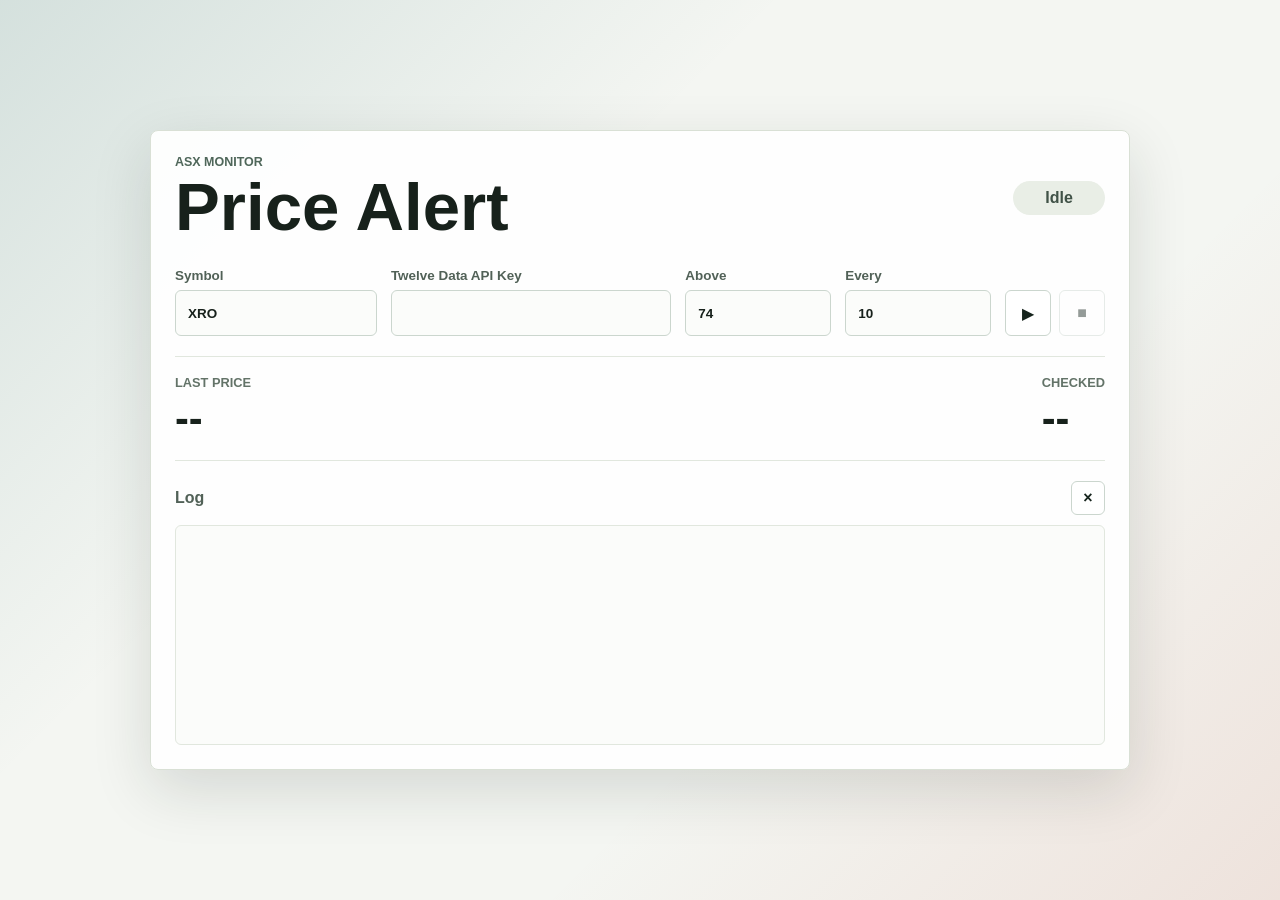
==== index.html @ 2e185966 "Add files via upload" ====
<!doctype html>
<html lang="en">
<head>
  <meta charset="utf-8">
  <meta name="viewport" content="width=device-width, initial-scale=1">
  <title>ASX Price Monitor</title>
  <link rel="stylesheet" href="styles.css">
</head>
<body>
  <main class="app-shell">
    <section class="monitor-panel" aria-labelledby="app-title">
      <div class="panel-header">
        <div>
          <p class="eyebrow">ASX Monitor</p>
          <h1 id="app-title">Price Alert</h1>
        </div>
        <div class="status-pill" id="status-pill">Idle</div>
      </div>

      <form id="settings-form" class="settings-grid">
        <label>
          <span>Symbol</span>
          <input id="symbol-input" name="symbol" value="XRO" autocomplete="off" spellcheck="false">
        </label>

        <label>
          <span>Twelve Data API Key</span>
          <input id="api-key-input" name="apiKey" type="password" autocomplete="off" spellcheck="false">
        </label>

        <label>
          <span>Above</span>
          <input id="threshold-input" name="threshold" type="number" value="74" min="0" step="0.01">
        </label>

        <label>
          <span>Every</span>
          <input id="interval-input" name="interval" type="number" value="10" min="10" step="1">
        </label>

        <div class="actions" aria-label="Monitor controls">
          <button id="start-button" type="submit" title="Start monitoring" aria-label="Start monitoring">
            <span aria-hidden="true">▶</span>
          </button>
          <button id="stop-button" type="button" title="Stop monitoring" aria-label="Stop monitoring" disabled>
            <span aria-hidden="true">■</span>
          </button>
        </div>
      </form>

      <div class="price-strip" aria-live="polite">
        <div>
          <span class="metric-label">Last Price</span>
          <strong id="price-output">--</strong>
        </div>
        <div>
          <span class="metric-label">Checked</span>
          <strong id="checked-output">--</strong>
        </div>
      </div>

      <div id="alert-banner" class="alert-banner" hidden></div>

      <section class="log-panel" aria-label="Monitor log">
        <div class="log-header">
          <span>Log</span>
          <button id="clear-log-button" type="button" title="Clear log" aria-label="Clear log">×</button>
        </div>
        <ol id="log-output"></ol>
      </section>
    </section>
  </main>

  <script src="app.js"></script>
</body>
</html>
---- styles.css ----
:root {
  color-scheme: light;
  font-family: Arial, Helvetica, sans-serif;
  background: #f4f6f2;
  color: #17211b;
}

* {
  box-sizing: border-box;
}

body {
  margin: 0;
  min-height: 100vh;
  background:
    linear-gradient(135deg, rgba(21, 95, 95, 0.14), transparent 36%),
    linear-gradient(315deg, rgba(194, 83, 60, 0.12), transparent 34%),
    #f4f6f2;
}

button,
input {
  font: inherit;
}

.app-shell {
  width: min(980px, calc(100% - 32px));
  min-height: 100vh;
  margin: 0 auto;
  display: flex;
  align-items: center;
  padding: 32px 0;
}

.monitor-panel {
  width: 100%;
  background: rgba(255, 255, 255, 0.94);
  border: 1px solid #d9e0d5;
  border-radius: 8px;
  box-shadow: 0 20px 60px rgba(22, 36, 29, 0.14);
  padding: 24px;
}

.panel-header,
.price-strip,
.log-header {
  display: flex;
  align-items: center;
  justify-content: space-between;
  gap: 16px;
}

.eyebrow {
  margin: 0 0 4px;
  color: #4f675a;
  font-size: 0.78rem;
  font-weight: 700;
  text-transform: uppercase;
}

h1 {
  margin: 0;
  font-size: clamp(2rem, 6vw, 4.2rem);
  line-height: 1;
  letter-spacing: 0;
}

.status-pill {
  min-width: 92px;
  padding: 8px 12px;
  border-radius: 999px;
  background: #e9eee6;
  color: #405247;
  font-weight: 700;
  text-align: center;
}

.status-pill.running {
  background: #d9efe4;
  color: #11633d;
}

.status-pill.alerting {
  background: #ffe3d4;
  color: #963b19;
}

.settings-grid {
  display: grid;
  grid-template-columns: minmax(130px, 0.9fr) minmax(230px, 1.25fr) minmax(100px, 0.65fr) minmax(100px, 0.65fr) auto;
  gap: 14px;
  margin: 28px 0 20px;
  align-items: end;
}

label {
  display: grid;
  gap: 7px;
  color: #516157;
  font-size: 0.84rem;
  font-weight: 700;
}

input {
  width: 100%;
  min-height: 46px;
  border: 1px solid #cbd6ce;
  border-radius: 6px;
  padding: 10px 12px;
  background: #fbfcfa;
  color: #17211b;
  outline: none;
}

input:focus {
  border-color: #237d78;
  box-shadow: 0 0 0 3px rgba(35, 125, 120, 0.16);
}

.actions {
  display: grid;
  grid-template-columns: 46px 46px;
  gap: 8px;
}

button {
  min-height: 46px;
  border: 1px solid #cbd6ce;
  border-radius: 6px;
  background: #ffffff;
  color: #16241d;
  cursor: pointer;
}

button:hover:not(:disabled) {
  border-color: #237d78;
  background: #eff7f4;
}

button:disabled {
  cursor: not-allowed;
  opacity: 0.45;
}

.price-strip {
  border-top: 1px solid #e1e7de;
  border-bottom: 1px solid #e1e7de;
  padding: 18px 0;
}

.price-strip > div {
  min-width: 0;
}

.metric-label {
  display: block;
  margin-bottom: 6px;
  color: #637368;
  font-size: 0.8rem;
  font-weight: 700;
  text-transform: uppercase;
}

.price-strip strong {
  display: block;
  font-size: clamp(1.3rem, 5vw, 2.6rem);
  line-height: 1.1;
  letter-spacing: 0;
}

.alert-banner {
  margin: 18px 0 0;
  padding: 12px 14px;
  border-left: 4px solid #c2533c;
  border-radius: 6px;
  background: #fff1ea;
  color: #6d2b16;
  font-weight: 700;
}

.log-panel {
  margin-top: 20px;
}

.log-header {
  color: #516157;
  font-weight: 700;
}

#clear-log-button {
  width: 34px;
  min-height: 34px;
}

ol {
  height: 220px;
  margin: 10px 0 0;
  padding: 0;
  overflow: auto;
  list-style: none;
  border: 1px solid #e1e7de;
  border-radius: 6px;
  background: #fbfcfa;
}

li {
  display: grid;
  grid-template-columns: 92px 1fr;
  gap: 10px;
  padding: 10px 12px;
  border-bottom: 1px solid #edf1ea;
  font-size: 0.92rem;
}

li:last-child {
  border-bottom: 0;
}

.log-time {
  color: #66756b;
  font-variant-numeric: tabular-nums;
}

@media (max-width: 720px) {
  .app-shell {
    width: min(100% - 20px, 980px);
    align-items: flex-start;
    padding: 10px 0;
  }

  .monitor-panel {
    padding: 18px;
  }

  .panel-header,
  .price-strip {
    align-items: flex-start;
    flex-direction: column;
  }

  .settings-grid {
    grid-template-columns: 1fr;
  }

  .actions {
    grid-template-columns: 1fr 1fr;
  }

  li {
    grid-template-columns: 1fr;
  }
}
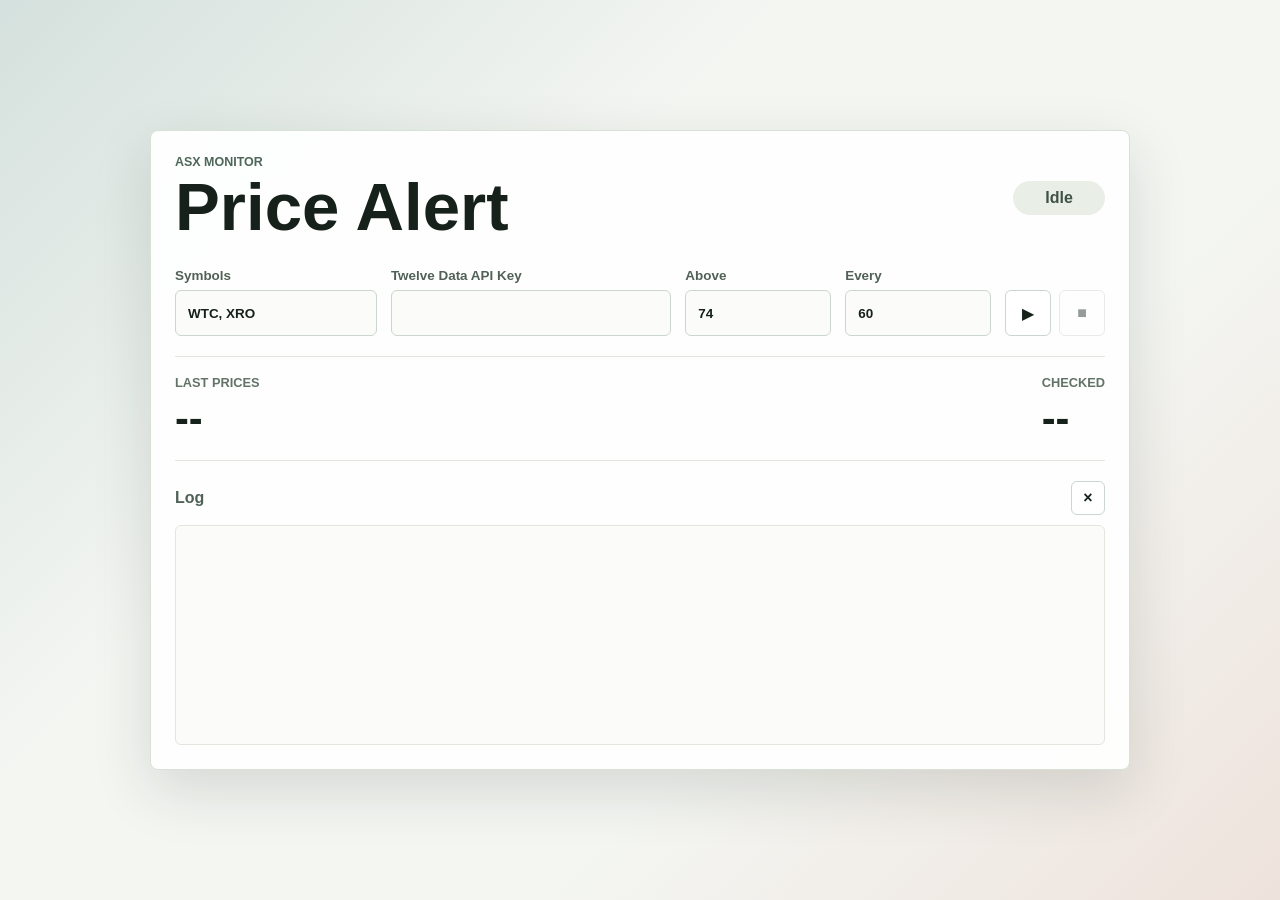
==== commit e017834e: "Add files via upload" ====
--- a/index.html
+++ b/index.html
@@ -4,7 +4,7 @@
   <meta charset="utf-8">
   <meta name="viewport" content="width=device-width, initial-scale=1">
   <title>ASX Price Monitor</title>
-  <link rel="stylesheet" href="styles.css">
+  <link rel="stylesheet" href="styles.css?v=20260626-3">
 </head>
 <body>
   <main class="app-shell">
@@ -19,8 +19,8 @@
 
       <form id="settings-form" class="settings-grid">
         <label>
-          <span>Symbol</span>
-          <input id="symbol-input" name="symbol" value="XRO" autocomplete="off" spellcheck="false">
+          <span>Symbols</span>
+          <input id="symbol-input" name="symbol" value="WTC, XRO" autocomplete="off" spellcheck="false">
         </label>
 
         <label>
@@ -35,7 +35,7 @@
 
         <label>
           <span>Every</span>
-          <input id="interval-input" name="interval" type="number" value="10" min="10" step="1">
+          <input id="interval-input" name="interval" type="number" value="60" min="60" step="1">
         </label>
 
         <div class="actions" aria-label="Monitor controls">
@@ -50,7 +50,7 @@
 
       <div class="price-strip" aria-live="polite">
         <div>
-          <span class="metric-label">Last Price</span>
+          <span class="metric-label">Last Prices</span>
           <strong id="price-output">--</strong>
         </div>
         <div>
@@ -71,6 +71,6 @@
     </section>
   </main>
 
-  <script src="app.js"></script>
+  <script src="app.js?v=20260626-3"></script>
 </body>
 </html>
--- a/styles.css
+++ b/styles.css
@@ -85,6 +85,11 @@
   color: #963b19;
 }
 
+.status-pill.closed {
+  background: #edf0f5;
+  color: #465365;
+}
+
 .settings-grid {
   display: grid;
   grid-template-columns: minmax(130px, 0.9fr) minmax(230px, 1.25fr) minmax(100px, 0.65fr) minmax(100px, 0.65fr) auto;
@@ -166,6 +171,7 @@
   font-size: clamp(1.3rem, 5vw, 2.6rem);
   line-height: 1.1;
   letter-spacing: 0;
+  overflow-wrap: anywhere;
 }
 
 .alert-banner {
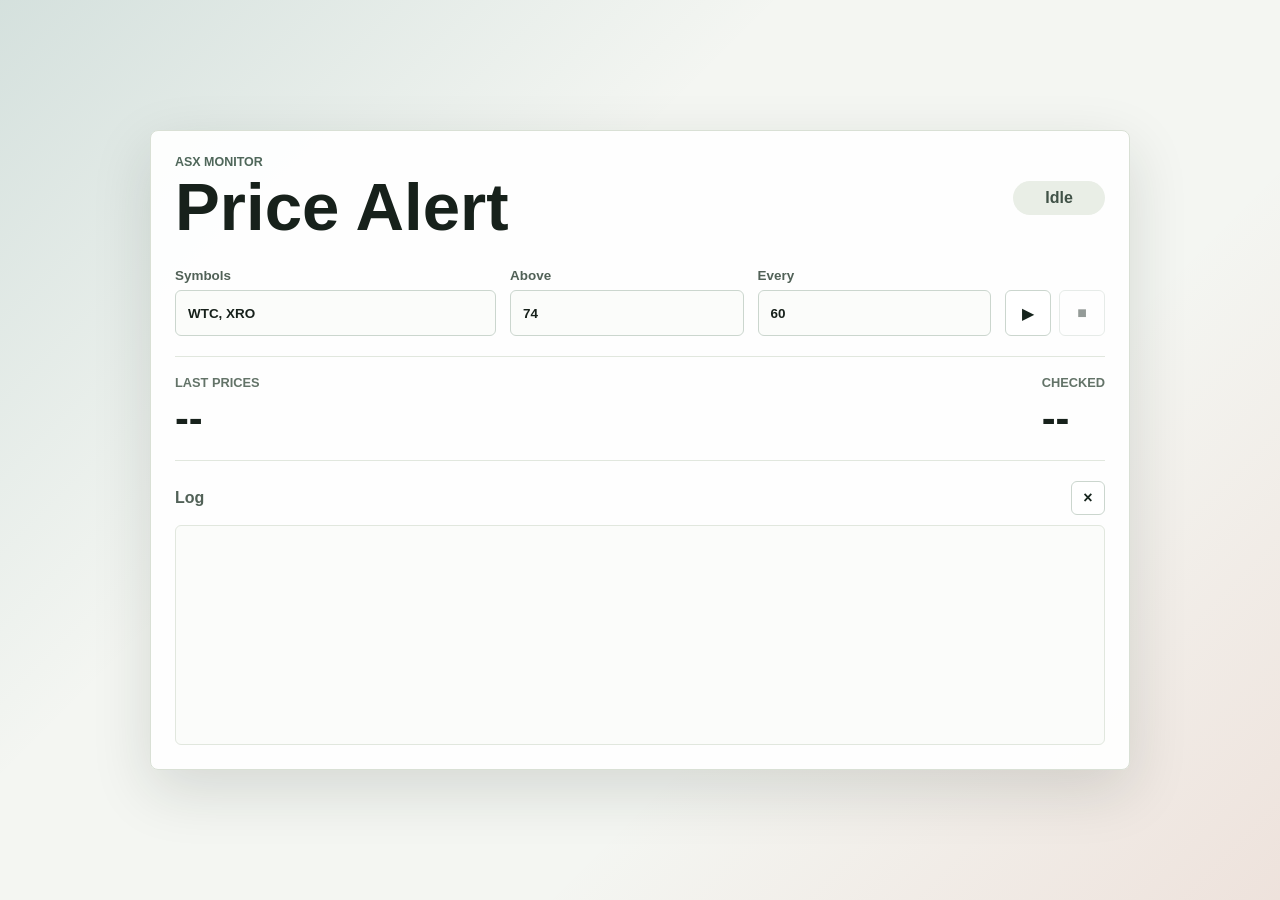
==== commit 06db2449: "patch 4" ====
--- a/index.html
+++ b/index.html
@@ -4,7 +4,7 @@
   <meta charset="utf-8">
   <meta name="viewport" content="width=device-width, initial-scale=1">
   <title>ASX Price Monitor</title>
-  <link rel="stylesheet" href="styles.css?v=20260626-3">
+  <link rel="stylesheet" href="styles.css?v=20260626-4">
 </head>
 <body>
   <main class="app-shell">
@@ -21,11 +21,6 @@
         <label>
           <span>Symbols</span>
           <input id="symbol-input" name="symbol" value="WTC, XRO" autocomplete="off" spellcheck="false">
-        </label>
-
-        <label>
-          <span>Twelve Data API Key</span>
-          <input id="api-key-input" name="apiKey" type="password" autocomplete="off" spellcheck="false">
         </label>
 
         <label>
@@ -71,6 +66,6 @@
     </section>
   </main>
 
-  <script src="app.js?v=20260626-3"></script>
+  <script src="app.js?v=20260626-4"></script>
 </body>
 </html>
--- a/styles.css
+++ b/styles.css
@@ -92,7 +92,7 @@
 
 .settings-grid {
   display: grid;
-  grid-template-columns: minmax(130px, 0.9fr) minmax(230px, 1.25fr) minmax(100px, 0.65fr) minmax(100px, 0.65fr) auto;
+  grid-template-columns: minmax(170px, 1.1fr) minmax(120px, 0.8fr) minmax(120px, 0.8fr) auto;
   gap: 14px;
   margin: 28px 0 20px;
   align-items: end;
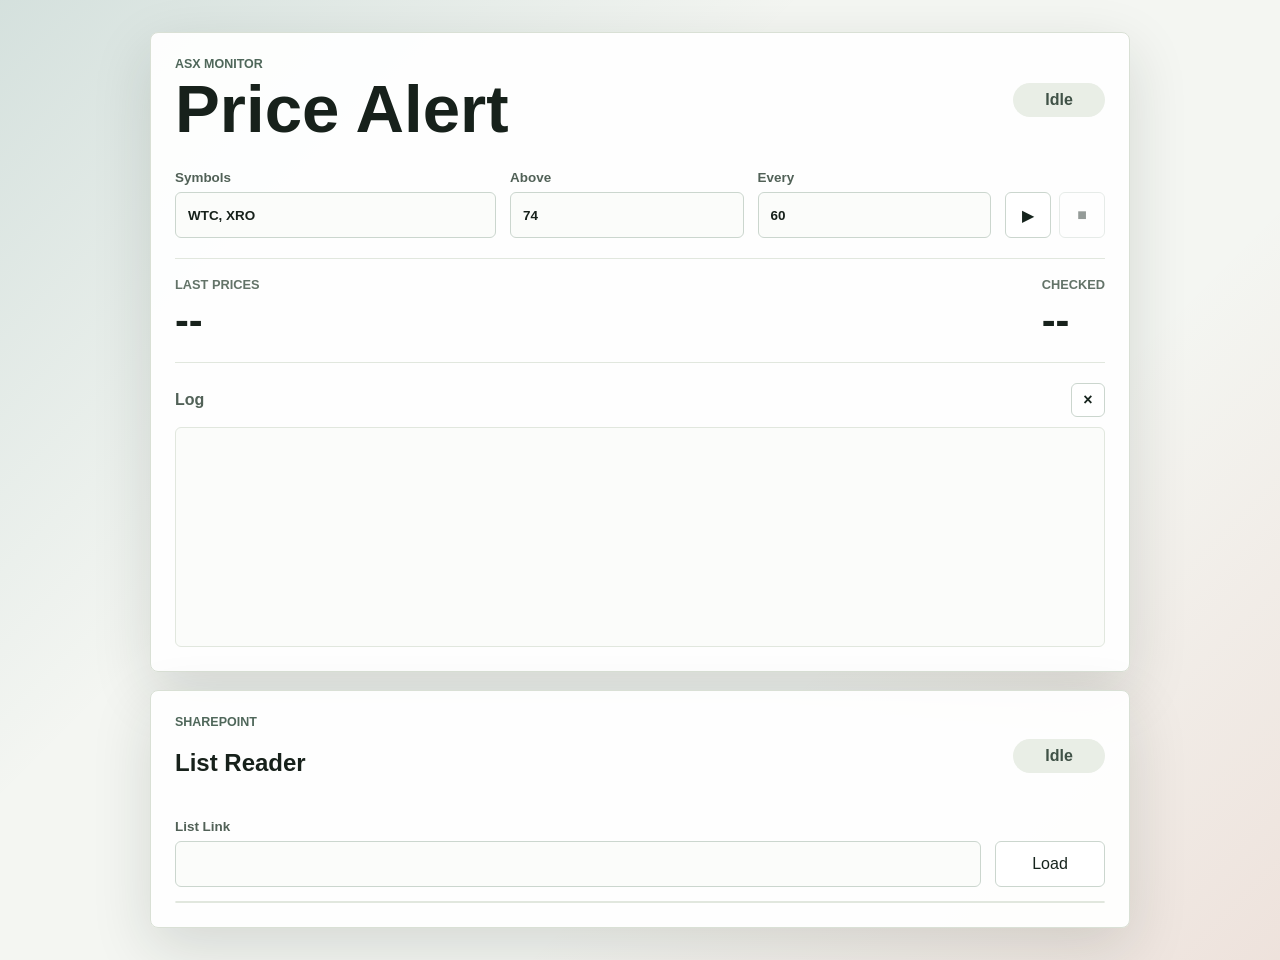
==== commit 11936424: "patch 5" ====
--- a/index.html
+++ b/index.html
@@ -4,7 +4,7 @@
   <meta charset="utf-8">
   <meta name="viewport" content="width=device-width, initial-scale=1">
   <title>ASX Price Monitor</title>
-  <link rel="stylesheet" href="styles.css?v=20260626-4">
+  <link rel="stylesheet" href="styles.css?v=20260626-5">
 </head>
 <body>
   <main class="app-shell">
@@ -64,8 +64,32 @@
         <ol id="log-output"></ol>
       </section>
     </section>
+
+    <section class="sharepoint-panel" aria-labelledby="sharepoint-title">
+        <div class="panel-header">
+          <div>
+            <p class="eyebrow">SharePoint</p>
+            <h2 id="sharepoint-title">List Reader</h2>
+          </div>
+          <div class="status-pill" id="sharepoint-status">Idle</div>
+        </div>
+
+        <form id="sharepoint-form" class="sharepoint-form">
+          <label>
+            <span>List Link</span>
+            <input id="sharepoint-link-input" name="sharepointLink" type="url" autocomplete="off" spellcheck="false">
+          </label>
+
+          <button id="sharepoint-load-button" type="submit">Load</button>
+        </form>
+
+        <div id="sharepoint-message" class="sharepoint-message" hidden></div>
+        <div class="sharepoint-table-wrap">
+          <table id="sharepoint-table"></table>
+        </div>
+    </section>
   </main>
 
-  <script src="app.js?v=20260626-4"></script>
+  <script src="app.js?v=20260626-5"></script>
 </body>
 </html>
--- a/styles.css
+++ b/styles.css
@@ -28,11 +28,15 @@
   min-height: 100vh;
   margin: 0 auto;
   display: flex;
+  flex-direction: column;
   align-items: center;
+  justify-content: center;
+  gap: 18px;
   padding: 32px 0;
 }
 
-.monitor-panel {
+.monitor-panel,
+.sharepoint-panel {
   width: 100%;
   background: rgba(255, 255, 255, 0.94);
   border: 1px solid #d9e0d5;
@@ -85,17 +89,69 @@
   color: #963b19;
 }
 
-.status-pill.closed {
-  background: #edf0f5;
-  color: #465365;
-}
-
 .settings-grid {
   display: grid;
   grid-template-columns: minmax(170px, 1.1fr) minmax(120px, 0.8fr) minmax(120px, 0.8fr) auto;
   gap: 14px;
   margin: 28px 0 20px;
   align-items: end;
+}
+
+.sharepoint-form {
+  display: grid;
+  grid-template-columns: 1fr 110px;
+  gap: 14px;
+  margin: 22px 0 0;
+  align-items: end;
+}
+
+.sharepoint-message {
+  margin-top: 14px;
+  padding: 10px 12px;
+  border-radius: 6px;
+  background: #eef7f3;
+  color: #1f5c47;
+  font-weight: 700;
+}
+
+.sharepoint-message.error {
+  background: #fff1ea;
+  color: #6d2b16;
+}
+
+.sharepoint-table-wrap {
+  width: 100%;
+  max-height: 320px;
+  margin-top: 14px;
+  overflow: auto;
+  border: 1px solid #e1e7de;
+  border-radius: 6px;
+  background: #fbfcfa;
+}
+
+table {
+  width: 100%;
+  border-collapse: collapse;
+  font-size: 0.9rem;
+}
+
+th,
+td {
+  max-width: 240px;
+  padding: 9px 10px;
+  border-bottom: 1px solid #edf1ea;
+  text-align: left;
+  vertical-align: top;
+  overflow-wrap: anywhere;
+}
+
+th {
+  position: sticky;
+  top: 0;
+  background: #f0f5ee;
+  color: #405247;
+  font-size: 0.78rem;
+  text-transform: uppercase;
 }
 
 label {
@@ -248,6 +304,10 @@
     grid-template-columns: 1fr;
   }
 
+  .sharepoint-form {
+    grid-template-columns: 1fr;
+  }
+
   .actions {
     grid-template-columns: 1fr 1fr;
   }
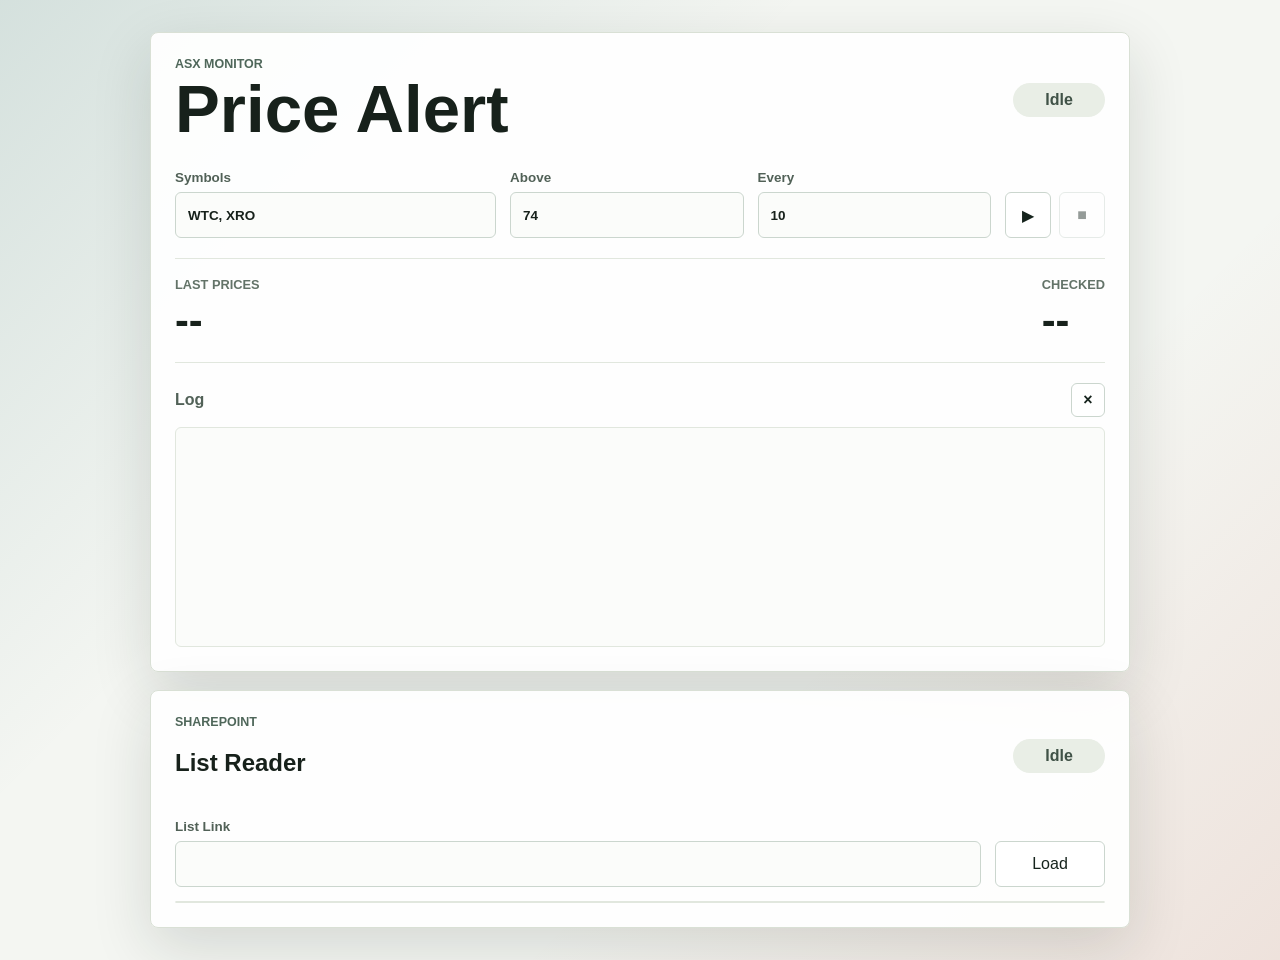
==== commit 7f2b45b9: "patch 6" ====
--- a/index.html
+++ b/index.html
@@ -4,7 +4,7 @@
   <meta charset="utf-8">
   <meta name="viewport" content="width=device-width, initial-scale=1">
   <title>ASX Price Monitor</title>
-  <link rel="stylesheet" href="styles.css?v=20260626-5">
+  <link rel="stylesheet" href="styles.css?v=20260626-6">
 </head>
 <body>
   <main class="app-shell">
@@ -30,7 +30,7 @@
 
         <label>
           <span>Every</span>
-          <input id="interval-input" name="interval" type="number" value="60" min="60" step="1">
+          <input id="interval-input" name="interval" type="number" value="10" min="10" step="1">
         </label>
 
         <div class="actions" aria-label="Monitor controls">
@@ -90,6 +90,6 @@
     </section>
   </main>
 
-  <script src="app.js?v=20260626-5"></script>
+  <script src="app.js?v=20260626-6"></script>
 </body>
 </html>
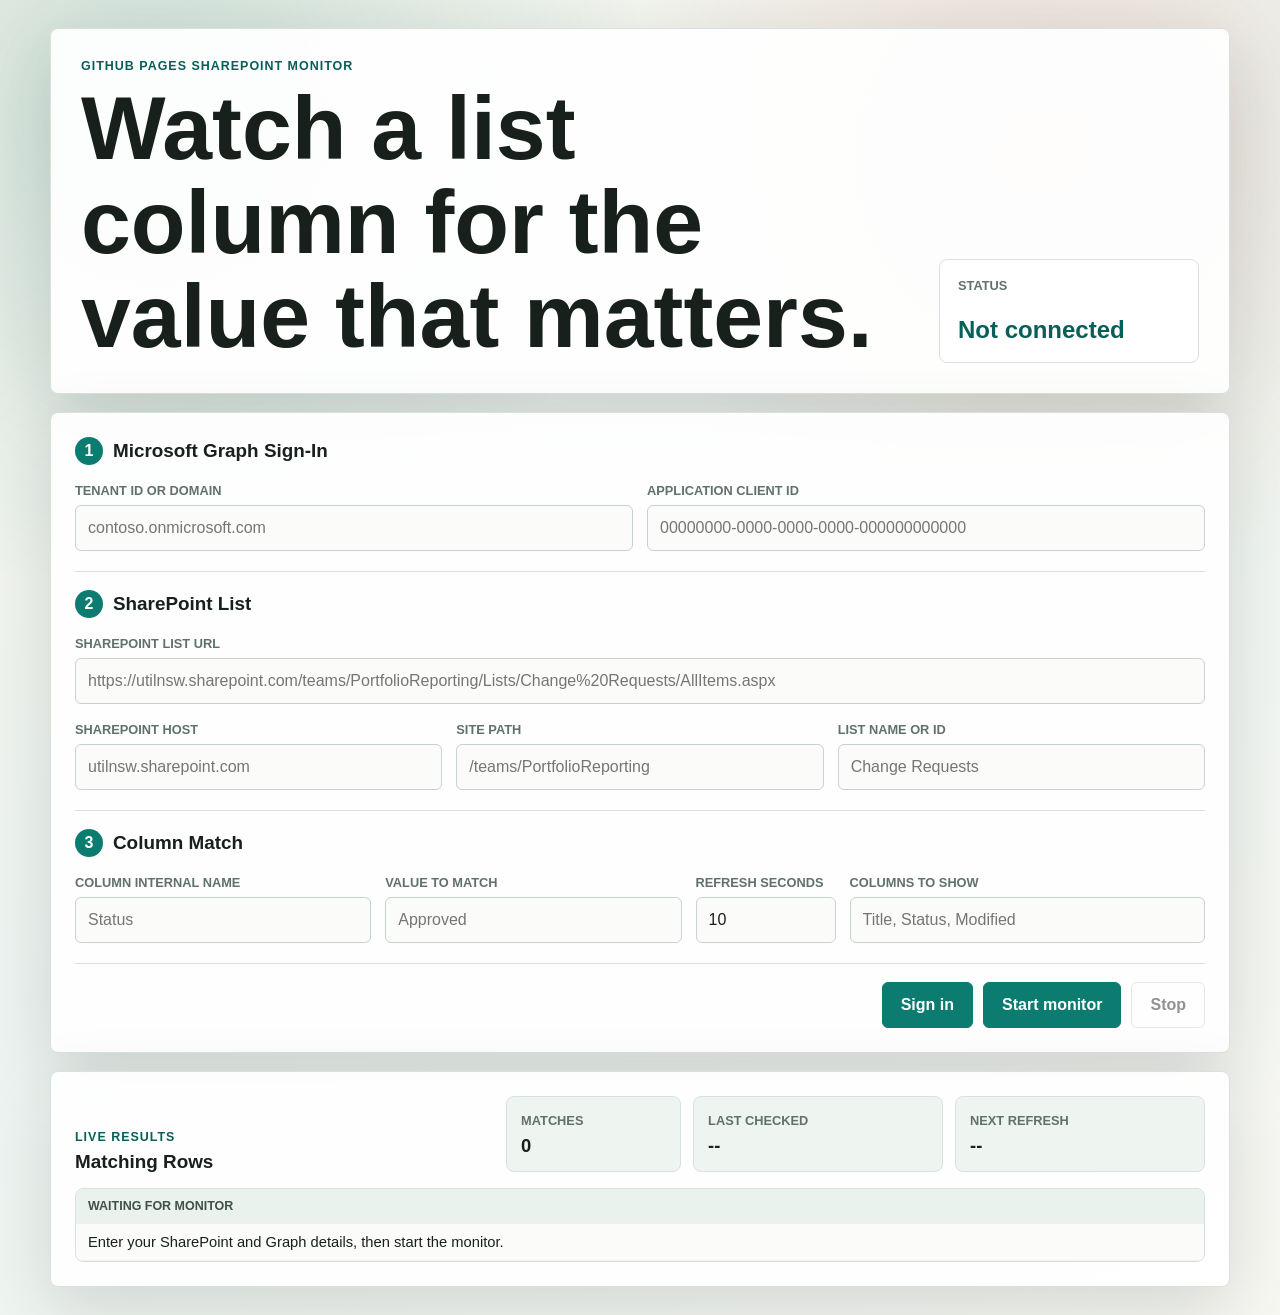
==== commit e02bdfaf: "list tracker patch 1" ====
--- a/index.html
+++ b/index.html
@@ -3,93 +3,151 @@
 <head>
   <meta charset="utf-8">
   <meta name="viewport" content="width=device-width, initial-scale=1">
-  <title>ASX Price Monitor</title>
-  <link rel="stylesheet" href="styles.css?v=20260626-6">
+  <title>SharePoint List Monitor</title>
+  <link rel="stylesheet" href="styles.css?v=20260627-1">
+  <script src="https://alcdn.msauth.net/browser/2.38.3/js/msal-browser.min.js" defer></script>
+  <script src="app.js?v=20260627-1" defer></script>
 </head>
 <body>
   <main class="app-shell">
-    <section class="monitor-panel" aria-labelledby="app-title">
-      <div class="panel-header">
-        <div>
-          <p class="eyebrow">ASX Monitor</p>
-          <h1 id="app-title">Price Alert</h1>
+    <section class="hero" aria-labelledby="app-title">
+      <div>
+        <p class="eyebrow">GitHub Pages SharePoint Monitor</p>
+        <h1 id="app-title">Watch a list column for the value that matters.</h1>
+      </div>
+      <div class="status-card" aria-live="polite">
+        <span>Status</span>
+        <strong id="status-output">Not connected</strong>
+      </div>
+    </section>
+
+    <section class="control-panel" aria-label="Monitor configuration">
+      <form id="monitor-form" class="monitor-form">
+        <div class="form-section">
+          <div class="section-title">
+            <span>1</span>
+            <h2>Microsoft Graph Sign-In</h2>
+          </div>
+
+          <div class="field-grid two-columns">
+            <label>
+              <span>Tenant ID or domain</span>
+              <input id="tenant-input" name="tenant" autocomplete="off" spellcheck="false" placeholder="contoso.onmicrosoft.com">
+            </label>
+
+            <label>
+              <span>Application client ID</span>
+              <input id="client-input" name="clientId" autocomplete="off" spellcheck="false" placeholder="00000000-0000-0000-0000-000000000000">
+            </label>
+          </div>
         </div>
-        <div class="status-pill" id="status-pill">Idle</div>
-      </div>
 
-      <form id="settings-form" class="settings-grid">
-        <label>
-          <span>Symbols</span>
-          <input id="symbol-input" name="symbol" value="WTC, XRO" autocomplete="off" spellcheck="false">
-        </label>
+        <div class="form-section">
+          <div class="section-title">
+            <span>2</span>
+            <h2>SharePoint List</h2>
+          </div>
 
-        <label>
-          <span>Above</span>
-          <input id="threshold-input" name="threshold" type="number" value="74" min="0" step="0.01">
-        </label>
+          <label>
+            <span>SharePoint list URL</span>
+            <input id="list-url-input" name="listUrl" type="url" autocomplete="off" spellcheck="false" placeholder="https://utilnsw.sharepoint.com/teams/PortfolioReporting/Lists/Change%20Requests/AllItems.aspx">
+          </label>
 
-        <label>
-          <span>Every</span>
-          <input id="interval-input" name="interval" type="number" value="10" min="10" step="1">
-        </label>
+          <div class="field-grid three-columns">
+            <label>
+              <span>SharePoint host</span>
+              <input id="host-input" name="host" autocomplete="off" spellcheck="false" placeholder="utilnsw.sharepoint.com">
+            </label>
 
-        <div class="actions" aria-label="Monitor controls">
-          <button id="start-button" type="submit" title="Start monitoring" aria-label="Start monitoring">
-            <span aria-hidden="true">▶</span>
-          </button>
-          <button id="stop-button" type="button" title="Stop monitoring" aria-label="Stop monitoring" disabled>
-            <span aria-hidden="true">■</span>
-          </button>
+            <label>
+              <span>Site path</span>
+              <input id="site-path-input" name="sitePath" autocomplete="off" spellcheck="false" placeholder="/teams/PortfolioReporting">
+            </label>
+
+            <label>
+              <span>List name or ID</span>
+              <input id="list-input" name="list" autocomplete="off" spellcheck="false" placeholder="Change Requests">
+            </label>
+          </div>
+        </div>
+
+        <div class="form-section">
+          <div class="section-title">
+            <span>3</span>
+            <h2>Column Match</h2>
+          </div>
+
+          <div class="field-grid monitor-columns">
+            <label>
+              <span>Column internal name</span>
+              <input id="column-input" name="column" autocomplete="off" spellcheck="false" placeholder="Status">
+            </label>
+
+            <label>
+              <span>Value to match</span>
+              <input id="value-input" name="value" autocomplete="off" spellcheck="false" placeholder="Approved">
+            </label>
+
+            <label>
+              <span>Refresh seconds</span>
+              <input id="refresh-input" name="refresh" type="number" min="10" step="1" value="10">
+            </label>
+
+            <label>
+              <span>Columns to show</span>
+              <input id="columns-input" name="columns" autocomplete="off" spellcheck="false" placeholder="Title, Status, Modified">
+            </label>
+          </div>
+        </div>
+
+        <div class="button-row" aria-label="Monitor actions">
+          <button id="sign-in-button" type="button">Sign in</button>
+          <button id="start-button" type="submit">Start monitor</button>
+          <button id="stop-button" type="button" disabled>Stop</button>
         </div>
       </form>
+    </section>
 
-      <div class="price-strip" aria-live="polite">
+    <section class="results-panel" aria-labelledby="results-title">
+      <div class="results-header">
         <div>
-          <span class="metric-label">Last Prices</span>
-          <strong id="price-output">--</strong>
+          <p class="eyebrow">Live Results</p>
+          <h2 id="results-title">Matching Rows</h2>
         </div>
-        <div>
-          <span class="metric-label">Checked</span>
-          <strong id="checked-output">--</strong>
+
+        <div class="metrics" aria-live="polite">
+          <div>
+            <span>Matches</span>
+            <strong id="match-count-output">0</strong>
+          </div>
+          <div>
+            <span>Last checked</span>
+            <strong id="last-checked-output">--</strong>
+          </div>
+          <div>
+            <span>Next refresh</span>
+            <strong id="next-refresh-output">--</strong>
+          </div>
         </div>
       </div>
 
-      <div id="alert-banner" class="alert-banner" hidden></div>
+      <div id="message-output" class="message" hidden></div>
 
-      <section class="log-panel" aria-label="Monitor log">
-        <div class="log-header">
-          <span>Log</span>
-          <button id="clear-log-button" type="button" title="Clear log" aria-label="Clear log">×</button>
-        </div>
-        <ol id="log-output"></ol>
-      </section>
-    </section>
-
-    <section class="sharepoint-panel" aria-labelledby="sharepoint-title">
-        <div class="panel-header">
-          <div>
-            <p class="eyebrow">SharePoint</p>
-            <h2 id="sharepoint-title">List Reader</h2>
-          </div>
-          <div class="status-pill" id="sharepoint-status">Idle</div>
-        </div>
-
-        <form id="sharepoint-form" class="sharepoint-form">
-          <label>
-            <span>List Link</span>
-            <input id="sharepoint-link-input" name="sharepointLink" type="url" autocomplete="off" spellcheck="false">
-          </label>
-
-          <button id="sharepoint-load-button" type="submit">Load</button>
-        </form>
-
-        <div id="sharepoint-message" class="sharepoint-message" hidden></div>
-        <div class="sharepoint-table-wrap">
-          <table id="sharepoint-table"></table>
-        </div>
+      <div class="table-wrap">
+        <table id="results-table">
+          <thead>
+            <tr>
+              <th>Waiting for monitor</th>
+            </tr>
+          </thead>
+          <tbody>
+            <tr>
+              <td>Enter your SharePoint and Graph details, then start the monitor.</td>
+            </tr>
+          </tbody>
+        </table>
+      </div>
     </section>
   </main>
-
-  <script src="app.js?v=20260626-6"></script>
 </body>
 </html>
--- a/styles.css
+++ b/styles.css
@@ -1,8 +1,20 @@
 :root {
   color-scheme: light;
-  font-family: Arial, Helvetica, sans-serif;
-  background: #f4f6f2;
-  color: #17211b;
+  --ink: #17201b;
+  --muted: #607268;
+  --line: #d9e1dc;
+  --panel: rgba(255, 255, 255, 0.94);
+  --panel-strong: #ffffff;
+  --wash: #eef4ef;
+  --accent: #0c7c70;
+  --accent-strong: #085f58;
+  --warning: #9b4328;
+  --warning-bg: #fff0e8;
+  --success-bg: #dff3e8;
+  --shadow: 0 24px 70px rgba(23, 32, 27, 0.15);
+  font-family: "Aptos", "Segoe UI", sans-serif;
+  background: #f4f7f1;
+  color: var(--ink);
 }
 
 * {
@@ -10,12 +22,12 @@
 }
 
 body {
+  min-height: 100vh;
   margin: 0;
-  min-height: 100vh;
   background:
-    linear-gradient(135deg, rgba(21, 95, 95, 0.14), transparent 36%),
-    linear-gradient(315deg, rgba(194, 83, 60, 0.12), transparent 34%),
-    #f4f6f2;
+    radial-gradient(circle at 12% 8%, rgba(12, 124, 112, 0.18), transparent 30%),
+    radial-gradient(circle at 82% 12%, rgba(202, 94, 53, 0.16), transparent 28%),
+    linear-gradient(145deg, #f7f5ed 0%, #edf4f1 46%, #f8f8f3 100%);
 }
 
 button,
@@ -24,122 +36,257 @@
 }
 
 .app-shell {
-  width: min(980px, calc(100% - 32px));
-  min-height: 100vh;
+  width: min(1180px, calc(100% - 32px));
   margin: 0 auto;
-  display: flex;
-  flex-direction: column;
-  align-items: center;
-  justify-content: center;
+  padding: 28px 0;
+}
+
+.hero,
+.control-panel,
+.results-panel {
+  border: 1px solid var(--line);
+  border-radius: 8px;
+  background: var(--panel);
+  box-shadow: var(--shadow);
+}
+
+.hero {
+  display: grid;
+  grid-template-columns: 1fr minmax(190px, 260px);
+  gap: 24px;
+  align-items: end;
+  padding: 30px;
+}
+
+.eyebrow {
+  margin: 0 0 8px;
+  color: var(--accent-strong);
+  font-size: 0.78rem;
+  font-weight: 800;
+  letter-spacing: 0.08em;
+  text-transform: uppercase;
+}
+
+h1,
+h2 {
+  margin: 0;
+  line-height: 1.05;
+  letter-spacing: 0;
+}
+
+h1 {
+  max-width: 820px;
+  font-size: clamp(2.3rem, 7vw, 5.6rem);
+}
+
+h2 {
+  font-size: 1.18rem;
+}
+
+.status-card {
+  display: grid;
+  gap: 6px;
+  min-height: 104px;
+  padding: 18px;
+  border: 1px solid var(--line);
+  border-radius: 8px;
+  background: var(--panel-strong);
+}
+
+.status-card span,
+.metrics span,
+label span {
+  color: var(--muted);
+  font-size: 0.8rem;
+  font-weight: 800;
+  text-transform: uppercase;
+}
+
+.status-card strong {
+  align-self: end;
+  color: var(--accent-strong);
+  font-size: 1.5rem;
+}
+
+.status-card strong[data-state="error"] {
+  color: var(--warning);
+}
+
+.control-panel,
+.results-panel {
+  margin-top: 18px;
+  padding: 24px;
+}
+
+.monitor-form,
+.form-section {
+  display: grid;
   gap: 18px;
-  padding: 32px 0;
-}
-
-.monitor-panel,
-.sharepoint-panel {
-  width: 100%;
-  background: rgba(255, 255, 255, 0.94);
-  border: 1px solid #d9e0d5;
-  border-radius: 8px;
-  box-shadow: 0 20px 60px rgba(22, 36, 29, 0.14);
-  padding: 24px;
-}
-
-.panel-header,
-.price-strip,
-.log-header {
+}
+
+.form-section {
+  padding-bottom: 20px;
+  border-bottom: 1px solid var(--line);
+}
+
+.form-section:last-of-type {
+  padding-bottom: 0;
+  border-bottom: 0;
+}
+
+.section-title {
   display: flex;
   align-items: center;
-  justify-content: space-between;
-  gap: 16px;
-}
-
-.eyebrow {
-  margin: 0 0 4px;
-  color: #4f675a;
-  font-size: 0.78rem;
+  gap: 10px;
+}
+
+.section-title span {
+  display: inline-grid;
+  width: 28px;
+  height: 28px;
+  place-items: center;
+  border-radius: 50%;
+  background: var(--accent);
+  color: #ffffff;
+  font-weight: 800;
+}
+
+.field-grid {
+  display: grid;
+  gap: 14px;
+}
+
+.two-columns {
+  grid-template-columns: repeat(2, minmax(0, 1fr));
+}
+
+.three-columns {
+  grid-template-columns: repeat(3, minmax(0, 1fr));
+}
+
+.monitor-columns {
+  grid-template-columns: minmax(180px, 1fr) minmax(180px, 1fr) 140px minmax(220px, 1.2fr);
+}
+
+label {
+  display: grid;
+  gap: 7px;
+}
+
+input {
+  width: 100%;
+  min-height: 46px;
+  border: 1px solid #c7d3cc;
+  border-radius: 6px;
+  padding: 10px 12px;
+  background: #fbfcfa;
+  color: var(--ink);
+  outline: none;
+}
+
+input:focus {
+  border-color: var(--accent);
+  box-shadow: 0 0 0 3px rgba(12, 124, 112, 0.16);
+}
+
+.button-row {
+  display: flex;
+  flex-wrap: wrap;
+  gap: 10px;
+  justify-content: flex-end;
+}
+
+button {
+  min-height: 46px;
+  border: 1px solid var(--accent);
+  border-radius: 6px;
+  padding: 0 18px;
+  background: var(--accent);
+  color: #ffffff;
+  font-weight: 800;
+  cursor: pointer;
+}
+
+button:hover:not(:disabled) {
+  background: var(--accent-strong);
+}
+
+button:disabled {
+  cursor: not-allowed;
+  opacity: 0.48;
+}
+
+#stop-button {
+  border-color: #c7d3cc;
+  background: #ffffff;
+  color: var(--ink);
+}
+
+.results-header {
+  display: grid;
+  grid-template-columns: minmax(180px, 1fr) minmax(420px, 1.7fr);
+  gap: 20px;
+  align-items: end;
+}
+
+.metrics {
+  display: grid;
+  grid-template-columns: 0.7fr 1fr 1fr;
+  gap: 12px;
+}
+
+.metrics div {
+  min-width: 0;
+  padding: 14px;
+  border: 1px solid var(--line);
+  border-radius: 8px;
+  background: var(--wash);
+}
+
+.metrics strong {
+  display: block;
+  margin-top: 6px;
+  font-size: 1.15rem;
+  overflow-wrap: anywhere;
+}
+
+.message {
+  margin-top: 16px;
+  padding: 12px 14px;
+  border-left: 4px solid var(--accent);
+  border-radius: 6px;
+  background: var(--success-bg);
+  color: #17533d;
   font-weight: 700;
-  text-transform: uppercase;
-}
-
-h1 {
-  margin: 0;
-  font-size: clamp(2rem, 6vw, 4.2rem);
-  line-height: 1;
-  letter-spacing: 0;
-}
-
-.status-pill {
-  min-width: 92px;
-  padding: 8px 12px;
-  border-radius: 999px;
-  background: #e9eee6;
-  color: #405247;
-  font-weight: 700;
-  text-align: center;
-}
-
-.status-pill.running {
-  background: #d9efe4;
-  color: #11633d;
-}
-
-.status-pill.alerting {
-  background: #ffe3d4;
-  color: #963b19;
-}
-
-.settings-grid {
-  display: grid;
-  grid-template-columns: minmax(170px, 1.1fr) minmax(120px, 0.8fr) minmax(120px, 0.8fr) auto;
-  gap: 14px;
-  margin: 28px 0 20px;
-  align-items: end;
-}
-
-.sharepoint-form {
-  display: grid;
-  grid-template-columns: 1fr 110px;
-  gap: 14px;
-  margin: 22px 0 0;
-  align-items: end;
-}
-
-.sharepoint-message {
-  margin-top: 14px;
-  padding: 10px 12px;
-  border-radius: 6px;
-  background: #eef7f3;
-  color: #1f5c47;
-  font-weight: 700;
-}
-
-.sharepoint-message.error {
-  background: #fff1ea;
-  color: #6d2b16;
-}
-
-.sharepoint-table-wrap {
+}
+
+.message.error {
+  border-left-color: var(--warning);
+  background: var(--warning-bg);
+  color: #713018;
+}
+
+.table-wrap {
   width: 100%;
-  max-height: 320px;
-  margin-top: 14px;
+  max-height: 460px;
+  margin-top: 16px;
   overflow: auto;
-  border: 1px solid #e1e7de;
-  border-radius: 6px;
+  border: 1px solid var(--line);
+  border-radius: 8px;
   background: #fbfcfa;
 }
 
 table {
   width: 100%;
   border-collapse: collapse;
-  font-size: 0.9rem;
+  font-size: 0.92rem;
 }
 
 th,
 td {
-  max-width: 240px;
-  padding: 9px 10px;
-  border-bottom: 1px solid #edf1ea;
+  max-width: 260px;
+  padding: 10px 12px;
+  border-bottom: 1px solid #edf2ee;
   text-align: left;
   vertical-align: top;
   overflow-wrap: anywhere;
@@ -148,171 +295,48 @@
 th {
   position: sticky;
   top: 0;
-  background: #f0f5ee;
-  color: #405247;
+  background: #eaf2ed;
+  color: #405248;
   font-size: 0.78rem;
   text-transform: uppercase;
 }
 
-label {
-  display: grid;
-  gap: 7px;
-  color: #516157;
-  font-size: 0.84rem;
-  font-weight: 700;
-}
-
-input {
-  width: 100%;
-  min-height: 46px;
-  border: 1px solid #cbd6ce;
-  border-radius: 6px;
-  padding: 10px 12px;
-  background: #fbfcfa;
-  color: #17211b;
-  outline: none;
-}
-
-input:focus {
-  border-color: #237d78;
-  box-shadow: 0 0 0 3px rgba(35, 125, 120, 0.16);
-}
-
-.actions {
-  display: grid;
-  grid-template-columns: 46px 46px;
-  gap: 8px;
-}
-
-button {
-  min-height: 46px;
-  border: 1px solid #cbd6ce;
-  border-radius: 6px;
-  background: #ffffff;
-  color: #16241d;
-  cursor: pointer;
-}
-
-button:hover:not(:disabled) {
-  border-color: #237d78;
-  background: #eff7f4;
-}
-
-button:disabled {
-  cursor: not-allowed;
-  opacity: 0.45;
-}
-
-.price-strip {
-  border-top: 1px solid #e1e7de;
-  border-bottom: 1px solid #e1e7de;
-  padding: 18px 0;
-}
-
-.price-strip > div {
-  min-width: 0;
-}
-
-.metric-label {
-  display: block;
-  margin-bottom: 6px;
-  color: #637368;
-  font-size: 0.8rem;
-  font-weight: 700;
-  text-transform: uppercase;
-}
-
-.price-strip strong {
-  display: block;
-  font-size: clamp(1.3rem, 5vw, 2.6rem);
-  line-height: 1.1;
-  letter-spacing: 0;
-  overflow-wrap: anywhere;
-}
-
-.alert-banner {
-  margin: 18px 0 0;
-  padding: 12px 14px;
-  border-left: 4px solid #c2533c;
-  border-radius: 6px;
-  background: #fff1ea;
-  color: #6d2b16;
-  font-weight: 700;
-}
-
-.log-panel {
-  margin-top: 20px;
-}
-
-.log-header {
-  color: #516157;
-  font-weight: 700;
-}
-
-#clear-log-button {
-  width: 34px;
-  min-height: 34px;
-}
-
-ol {
-  height: 220px;
-  margin: 10px 0 0;
-  padding: 0;
-  overflow: auto;
-  list-style: none;
-  border: 1px solid #e1e7de;
-  border-radius: 6px;
-  background: #fbfcfa;
-}
-
-li {
-  display: grid;
-  grid-template-columns: 92px 1fr;
-  gap: 10px;
-  padding: 10px 12px;
-  border-bottom: 1px solid #edf1ea;
-  font-size: 0.92rem;
-}
-
-li:last-child {
-  border-bottom: 0;
-}
-
-.log-time {
-  color: #66756b;
-  font-variant-numeric: tabular-nums;
-}
-
-@media (max-width: 720px) {
+tbody tr:hover {
+  background: #f4faf6;
+}
+
+@media (max-width: 920px) {
+  .hero,
+  .results-header,
+  .two-columns,
+  .three-columns,
+  .monitor-columns,
+  .metrics {
+    grid-template-columns: 1fr;
+  }
+
+  .button-row {
+    justify-content: stretch;
+  }
+
+  .button-row button {
+    flex: 1 1 150px;
+  }
+}
+
+@media (max-width: 620px) {
   .app-shell {
-    width: min(100% - 20px, 980px);
-    align-items: flex-start;
+    width: min(100% - 20px, 1180px);
     padding: 10px 0;
   }
 
-  .monitor-panel {
+  .hero,
+  .control-panel,
+  .results-panel {
     padding: 18px;
   }
 
-  .panel-header,
-  .price-strip {
-    align-items: flex-start;
-    flex-direction: column;
-  }
-
-  .settings-grid {
-    grid-template-columns: 1fr;
-  }
-
-  .sharepoint-form {
-    grid-template-columns: 1fr;
-  }
-
-  .actions {
-    grid-template-columns: 1fr 1fr;
-  }
-
-  li {
-    grid-template-columns: 1fr;
-  }
-}
+  h1 {
+    font-size: 2.4rem;
+  }
+}
